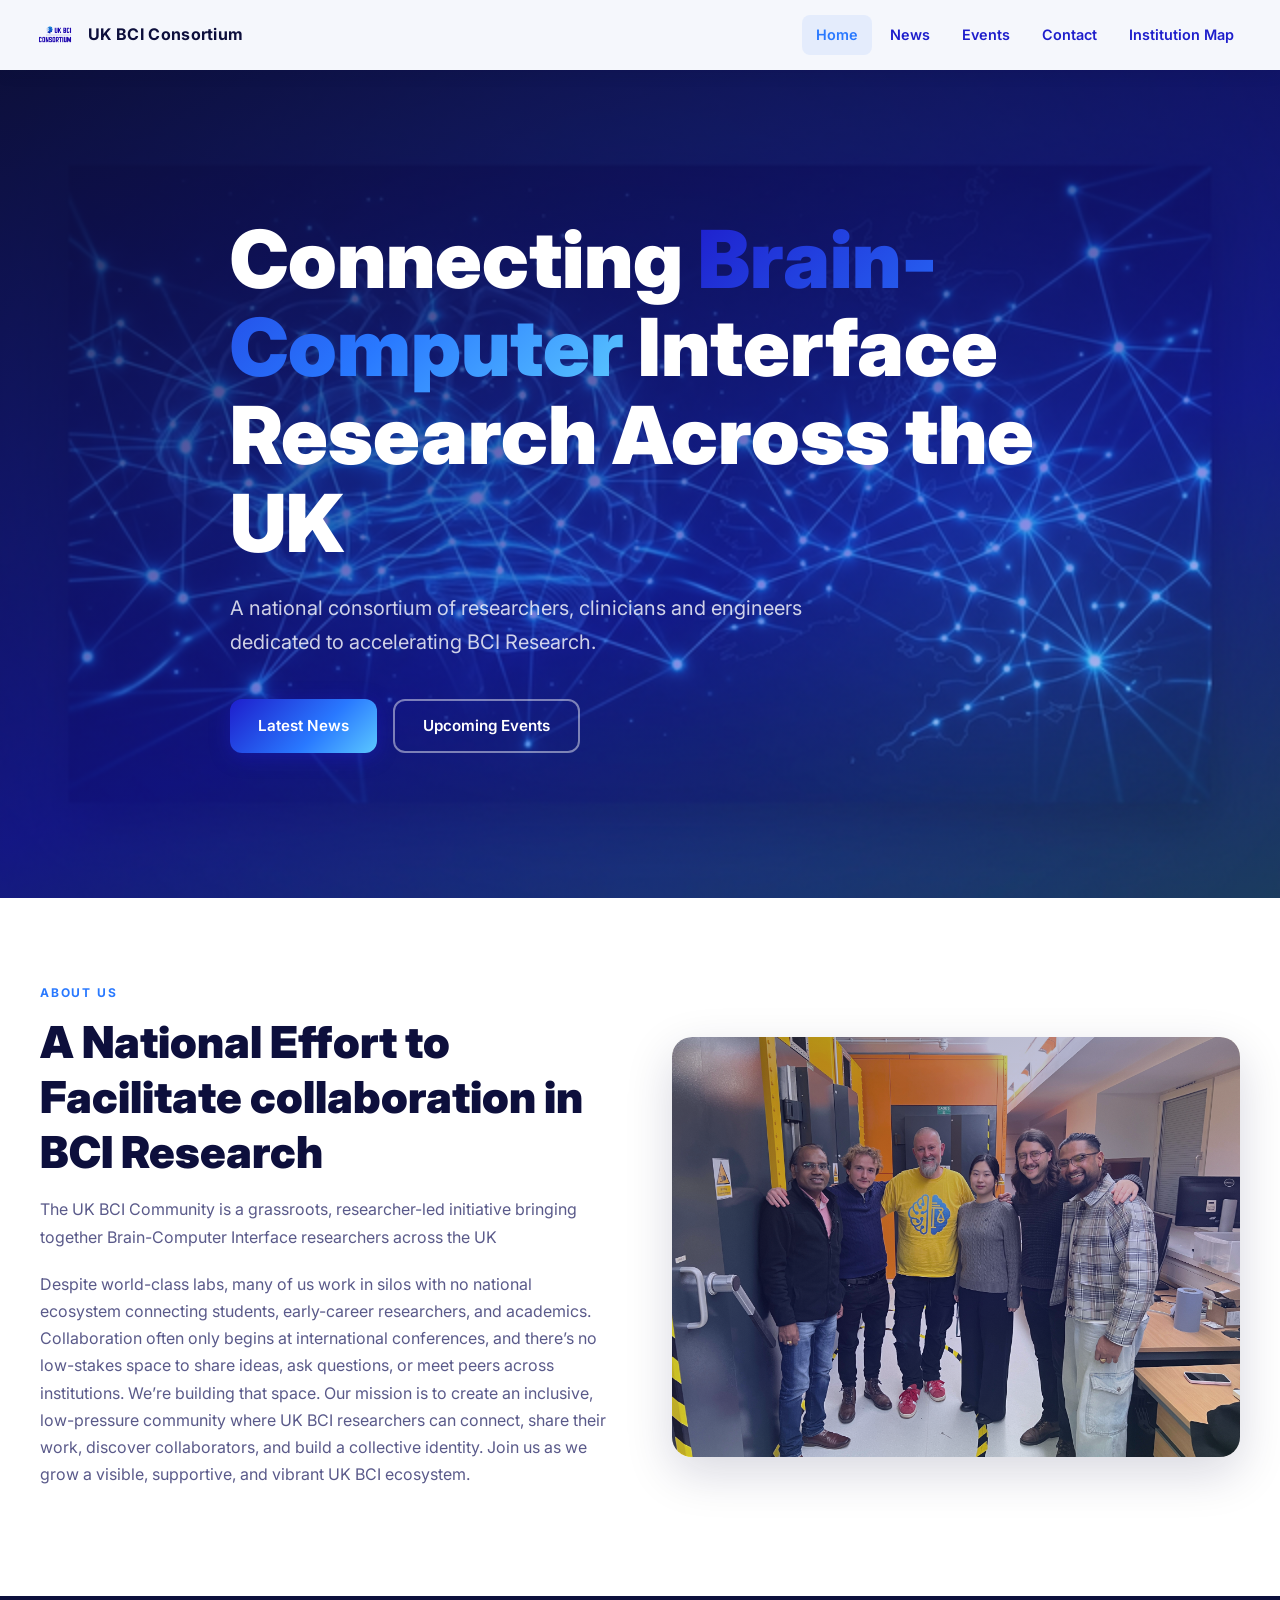
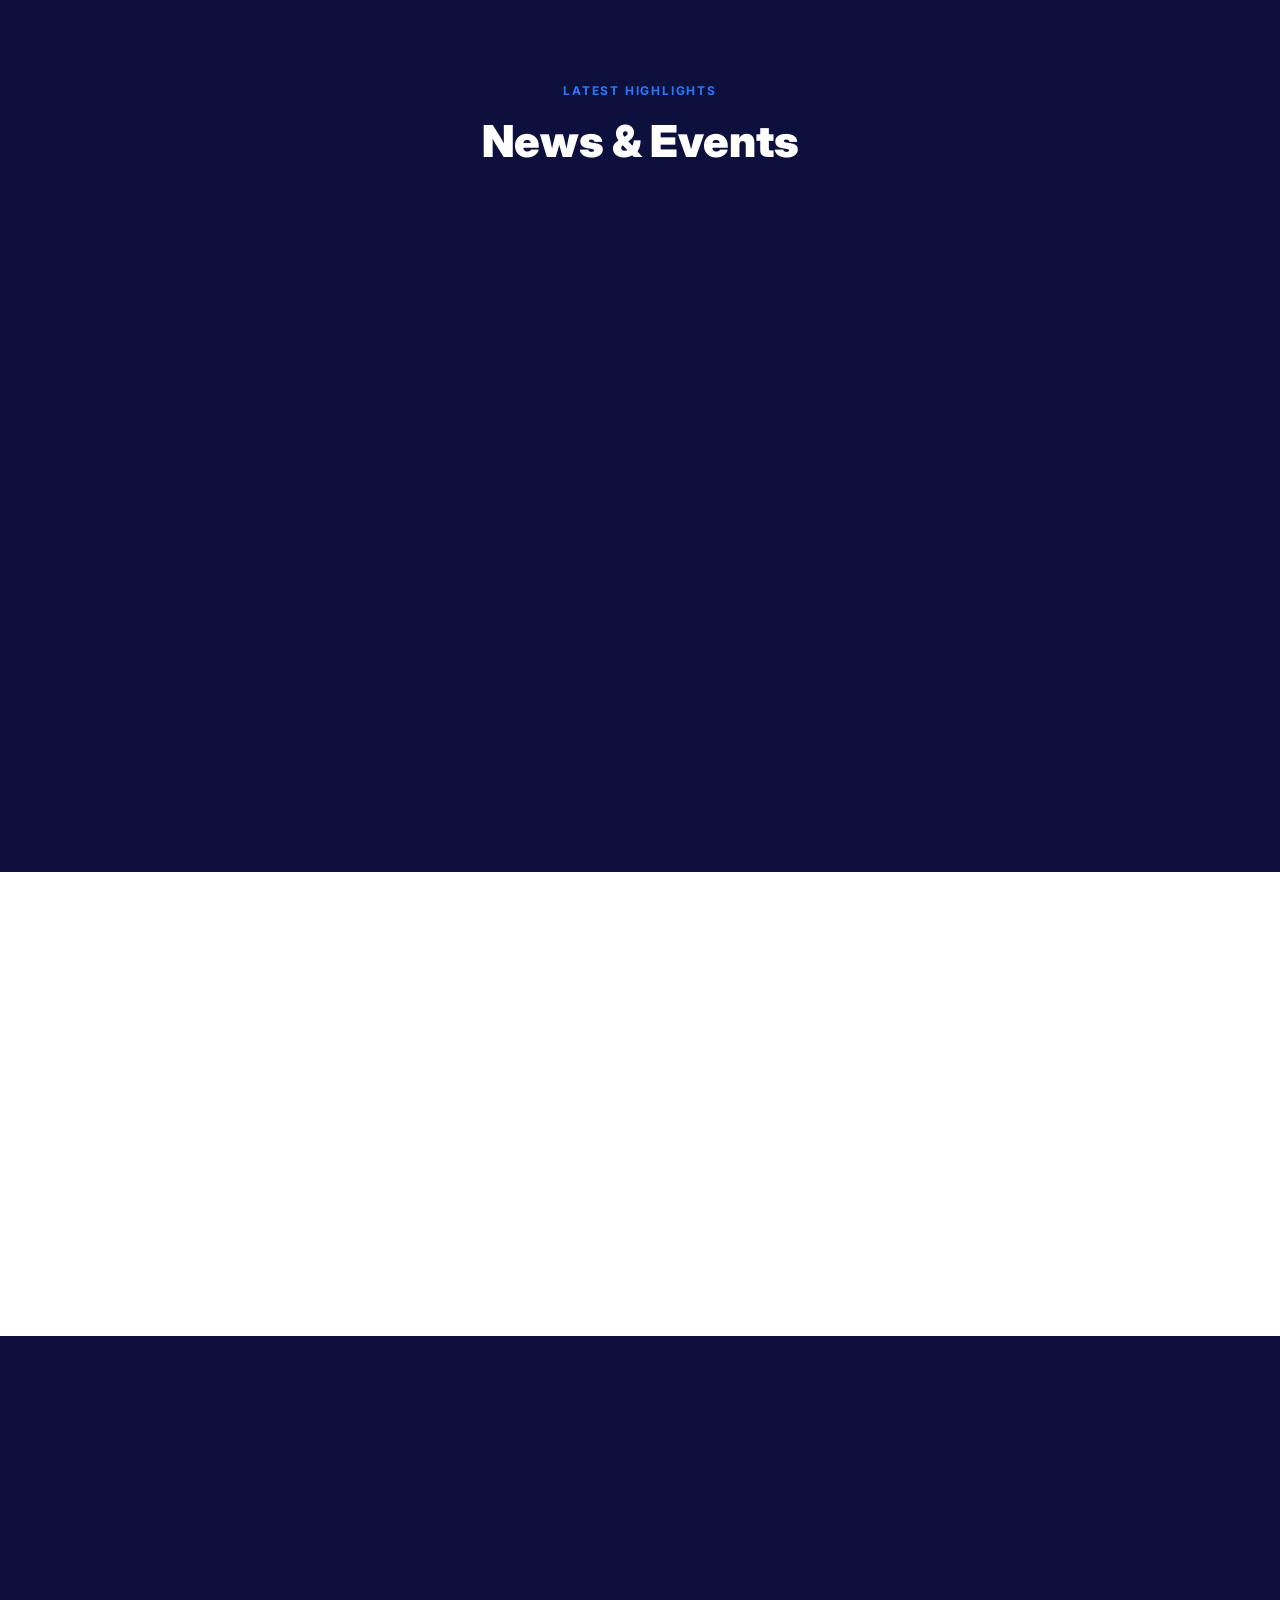
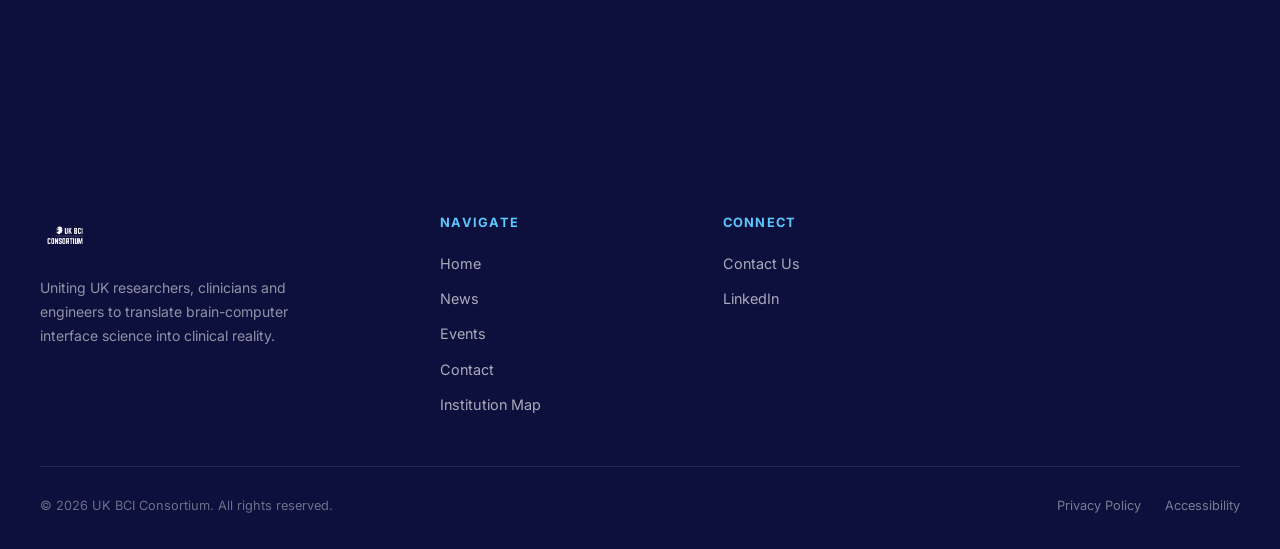
==== index.html @ 7a91ef6f "First Commit +added website prototype" ====
<!DOCTYPE html>
<html lang="en">

<head>
  <meta charset="UTF-8" />
  <meta name="viewport" content="width=device-width, initial-scale=1.0" />
  <title>UK BCI Consortium — Home</title>
  <meta name="description"
    content="The UK Brain-Computer Interface Consortium: uniting researchers, clinicians and engineers to accelerate BCI science and its translation to patient benefit." />
  <link rel="stylesheet" href="styles.css" />
</head>

<body>

  <!-- ═══════════════════════════════════════
       NAVBAR
  ════════════════════════════════════════ -->
  <nav class="navbar" role="navigation" aria-label="Main navigation">
    <a href="index.html" class="navbar-logo">
      <img src="assets/logo.png" alt="UK BCI Consortium logo" />
      <span>UK BCI Consortium</span>
    </a>
    <ul class="navbar-links">
      <li><a href="index.html">Home</a></li>
      <li><a href="news.html">News</a></li>
      <li><a href="events.html">Events</a></li>
      <li><a href="contact.html">Contact</a></li>
      <li><a href="map.html">Institution Map</a></li>
    </ul>
    <button class="navbar-hamburger" aria-label="Toggle menu" aria-expanded="false">
      <span></span><span></span><span></span>
    </button>
  </nav>

  <!-- Mobile nav -->
  <div class="navbar-mobile" role="navigation" aria-label="Mobile navigation">
    <ul>
      <li><a href="index.html">Home</a></li>
      <li><a href="news.html">News</a></li>
      <li><a href="events.html">Events</a></li>
      <li><a href="contact.html">Contact</a></li>
      <li><a href="map.html">Institution Map</a></li>
    </ul>
  </div>

  <main class="page-content">

    <!-- ═══════════════════════════════════════
         HERO
    ════════════════════════════════════════ -->
    <section class="hero" aria-label="Hero banner">
      <div class="hero-bg"></div>
      <div class="hero-overlay"></div>
      <div class="hero-content">
        <h1>Connecting <span class="hero-accent">Brain-Computer</span> Interface Research Across the UK</h1>
        <p class="hero-lead">
          A national consortium of researchers, clinicians and engineers dedicated to accelerating BCI Research.
        </p>
        <div class="hero-actions">
          <a href="news.html" class="btn btn-primary">Latest News</a>
          <a href="events.html" class="btn btn-outline">Upcoming Events</a>
        </div>

      </div>
    </section>

    <!-- ═══════════════════════════════════════
         ABOUT
    ════════════════════════════════════════ -->
    <section class="section section--light" id="about">
      <div class="section-inner">
        <div class="about-grid">
          <div>
            <span class="section-label fade-in">About Us</span>
            <h2 class="section-title fade-in fade-in-delay-1">A National Effort to Facilitate collaboration in BCI
              Research</h2>
            <p class="fade-in fade-in-delay-2" style="color:var(--clr-text-muted); margin-bottom:1.25rem;">
              The UK BCI Community is a grassroots, researcher-led initiative bringing together Brain-Computer Interface researchers across the UK
            </p>
            <p class="fade-in fade-in-delay-2" style="color:var(--clr-text-muted); margin-bottom:1.75rem;">
              Despite world-class labs, many of us work in silos with no national ecosystem connecting students, early-career researchers, and academics. Collaboration often only begins at international conferences, and there’s no low-stakes space to share ideas, ask questions, or meet peers across institutions. We’re building that space. Our mission is to create an inclusive, low-pressure community where UK BCI researchers can connect, share their work, discover collaborators, and build a collective identity. 

              Join us as we grow a visible, supportive, and vibrant UK BCI ecosystem.
            </p>
            
          </div>
          <div class="about-img-wrap fade-in fade-in-delay-2">
            <img src="assets/UKBCIC-Team.png" alt="A Photo of the team" />
          </div>
        </div>
      </div>
    </section>

    <!-- ═══════════════════════════════════════
         MEDIA CAROUSEL
    ════════════════════════════════════════ -->
    <section class="carousel-section" id="highlights" aria-label="Latest highlights">
      <div class="section-inner">
        <div class="section-header centered" style="margin-bottom:2.5rem;">
          <span class="section-label fade-in">Latest Highlights</span>
          <h2 class="section-title fade-in fade-in-delay-1">News &amp; Events</h2>
          <p class="section-sub fade-in fade-in-delay-2">Stay up to date with the consortium's latest research,
            publications and upcoming events.</p>
        </div>

        <!-- Carousel -->
        <div class="carousel-wrapper fade-in fade-in-delay-2" tabindex="0" aria-roledescription="carousel"
          aria-label="News and events highlights">

          <button class="carousel-btn carousel-btn--prev" aria-label="Previous slide">&#8592;</button>
          <button class="carousel-btn carousel-btn--next" aria-label="Next slide">&#8594;</button>

          <div class="carousel-track" aria-live="polite">
            <a href="articles/our-first-white-paper-read-it-now.html" class="carousel-slide" aria-label="Read: Our First White Paper! Read it now">
              <img class="carousel-slide-media" src="[data-uri]" alt="Our First White Paper! Read it now" />
              <div class="carousel-slide-overlay"></div>
              <div class="carousel-slide-content">
                <span class="carousel-slide-tag tag-news">Research News</span>
                <div class="carousel-slide-title">Our First White Paper! Read it now</div>
                <div class="carousel-slide-meta">
                  <span>📅 1 December 2026</span>
                  <span>🏫 UCBCIC</span>
                  <span>Research News</span>
                </div>
                <div class="carousel-slide-cta">Read more ›</div>
              </div>
            </a>

            <!-- Slide 1 — Neuro-vision 2026 Results -->
            <a href="articles/neuro-vision-2026-results.html" class="carousel-slide" aria-label="Read: Neuro-vision 2026 Results">
              <img class="carousel-slide-media" src="[data-uri]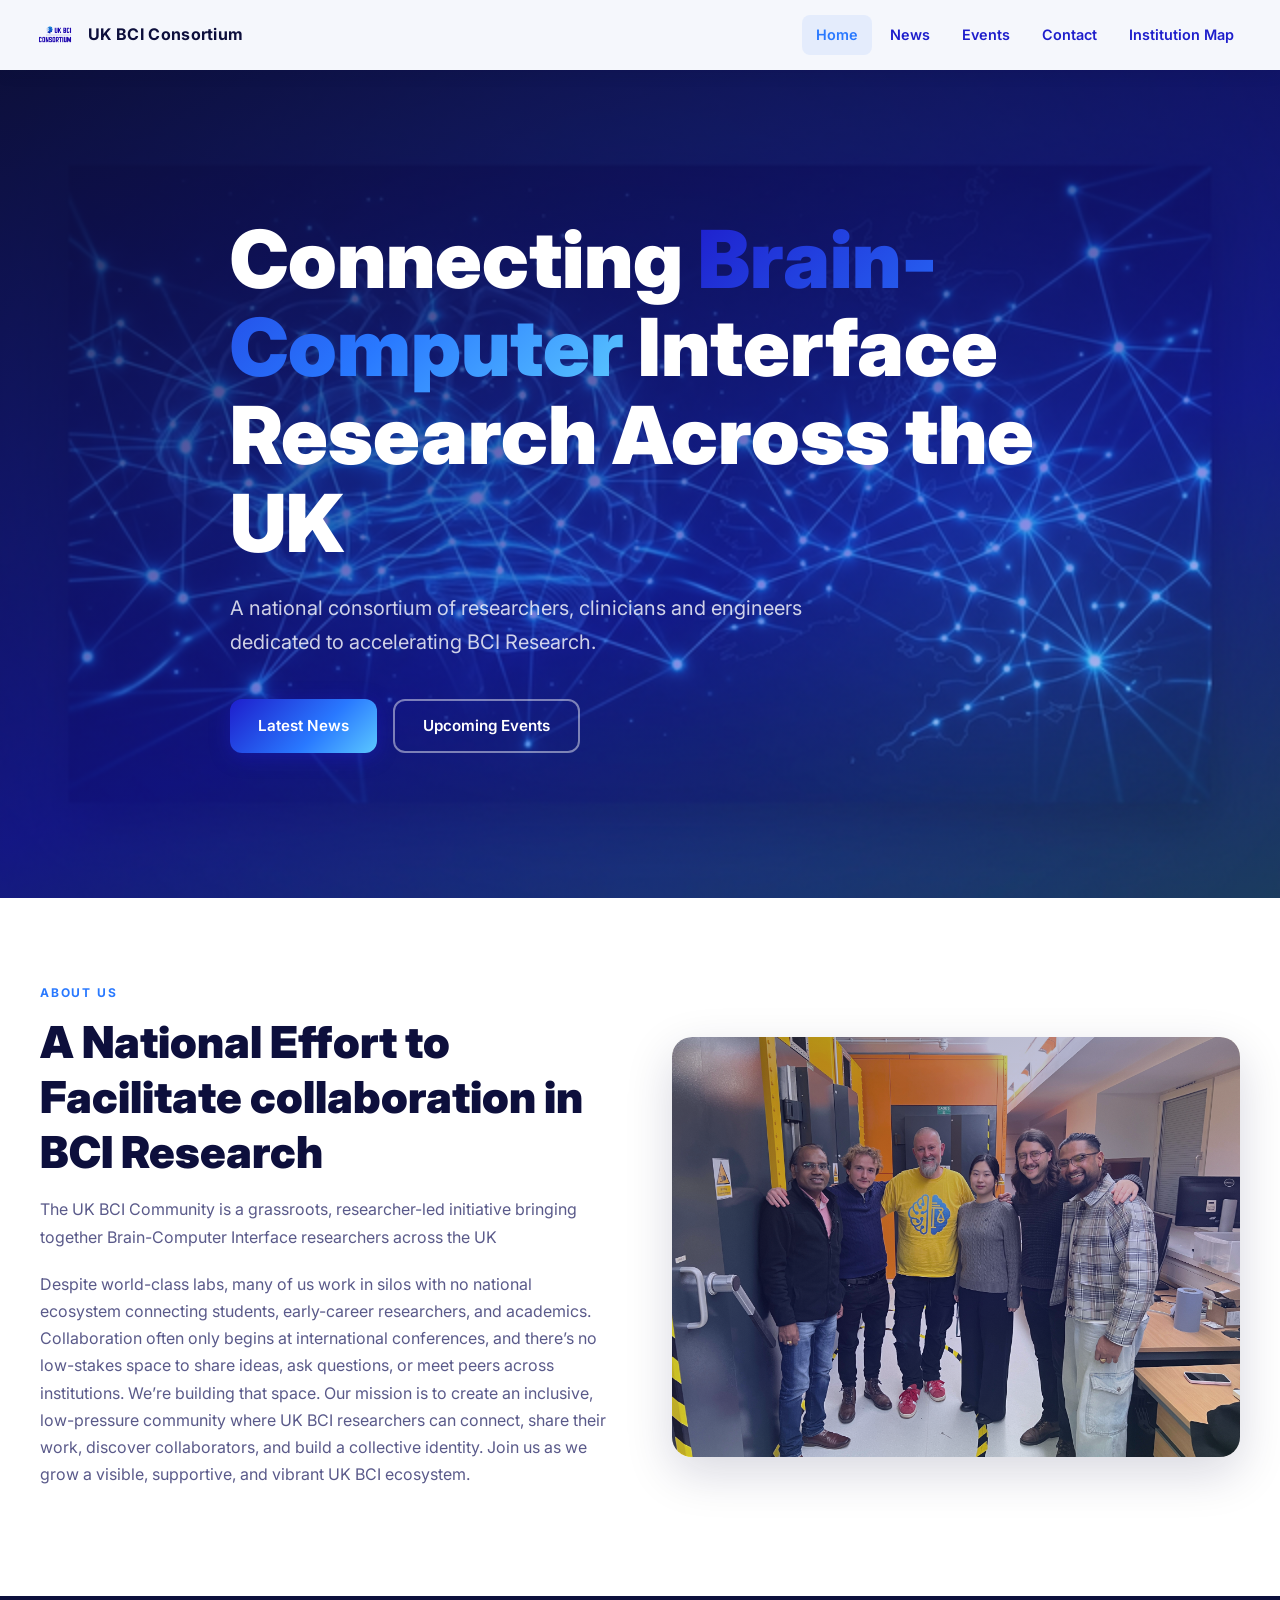
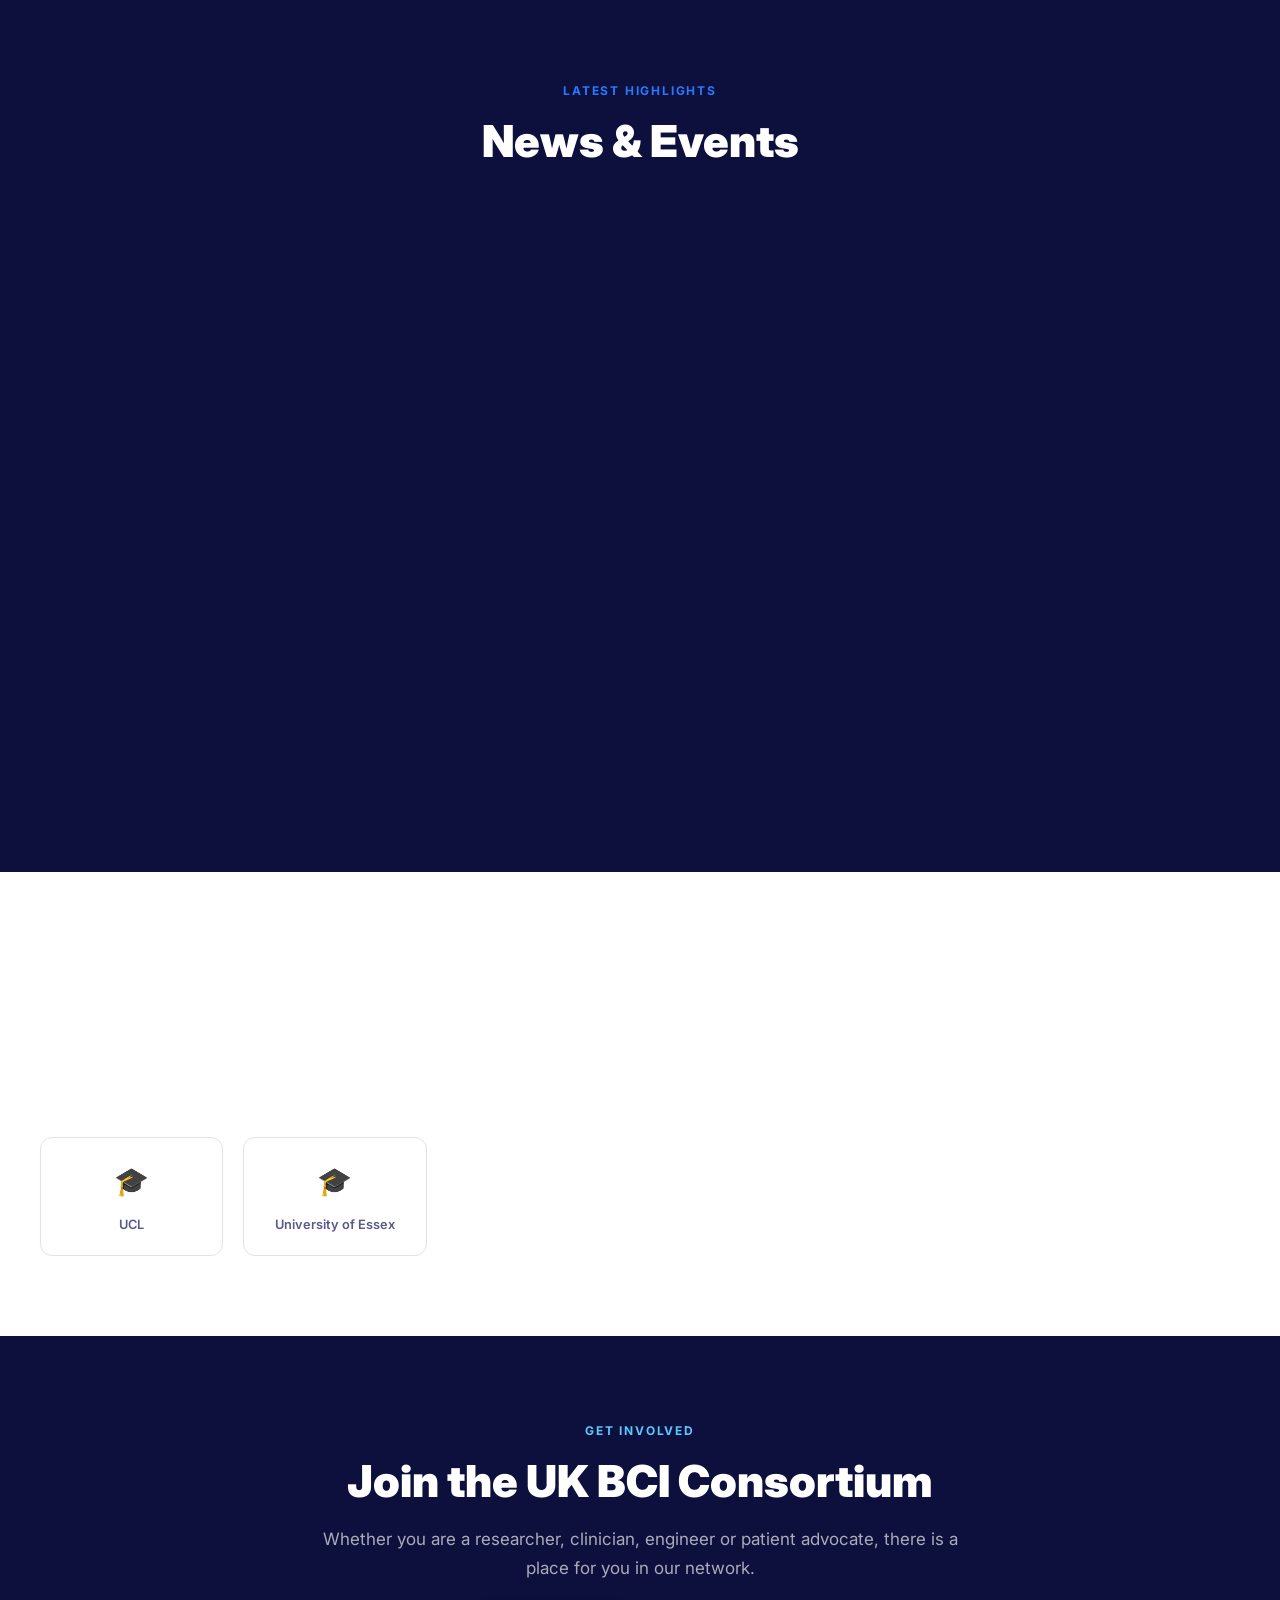
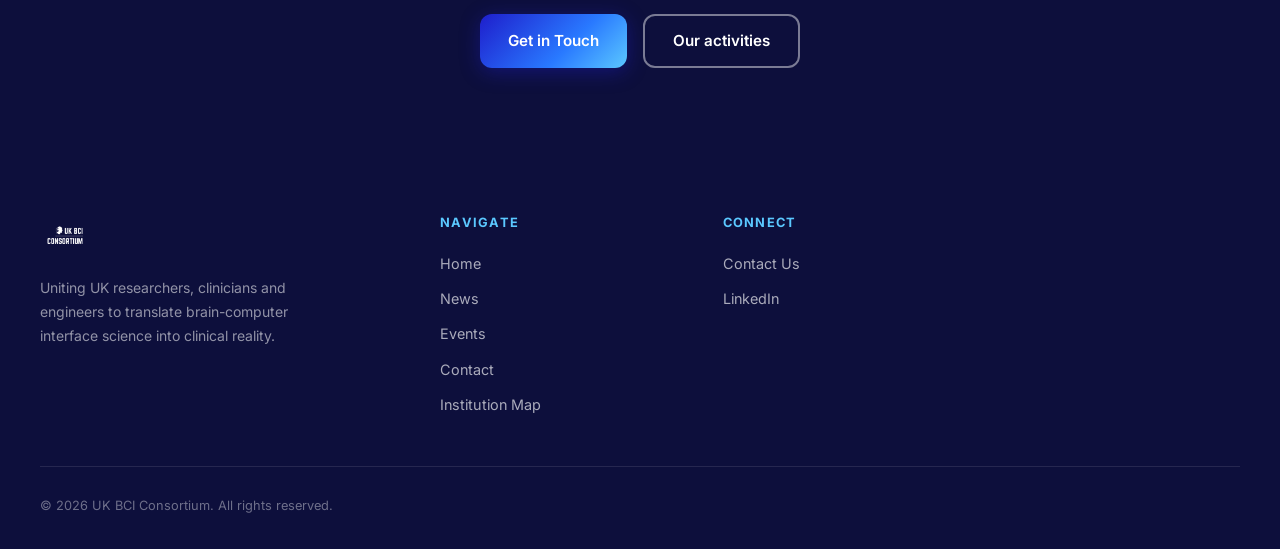
